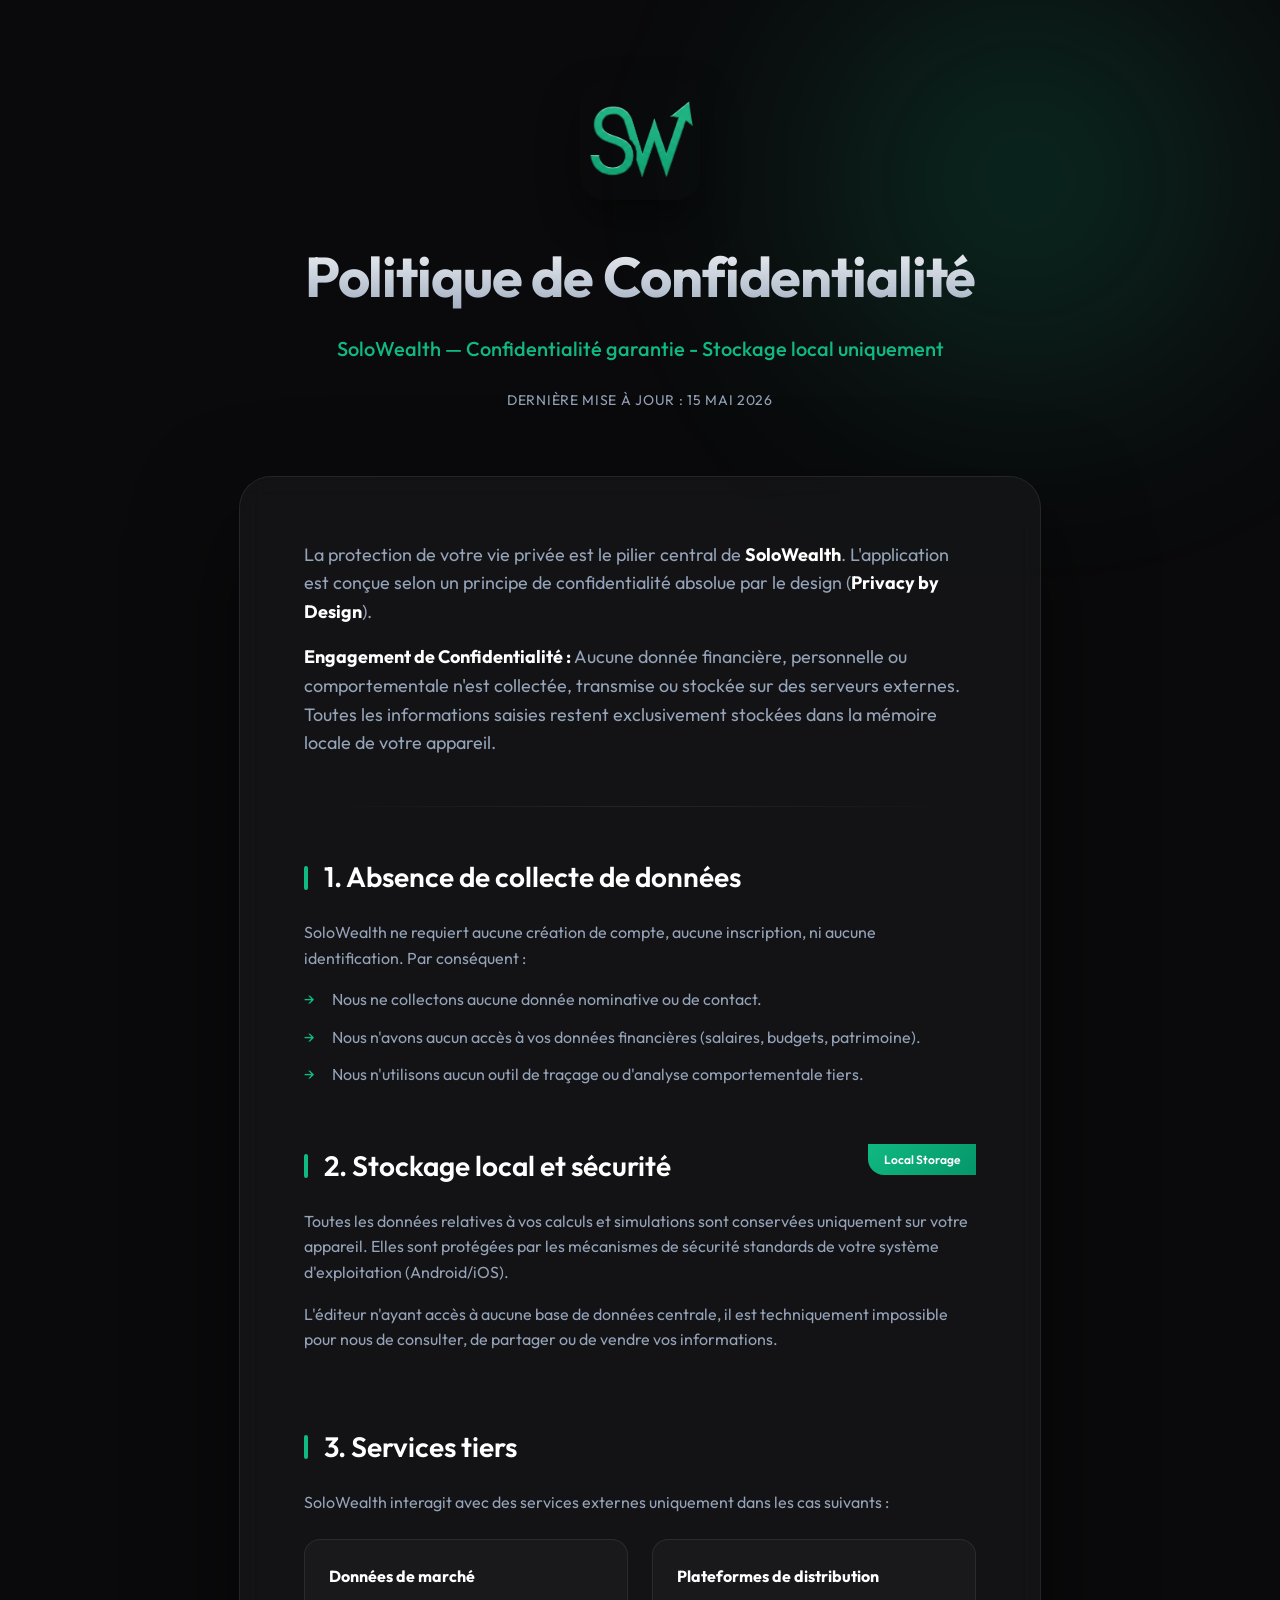
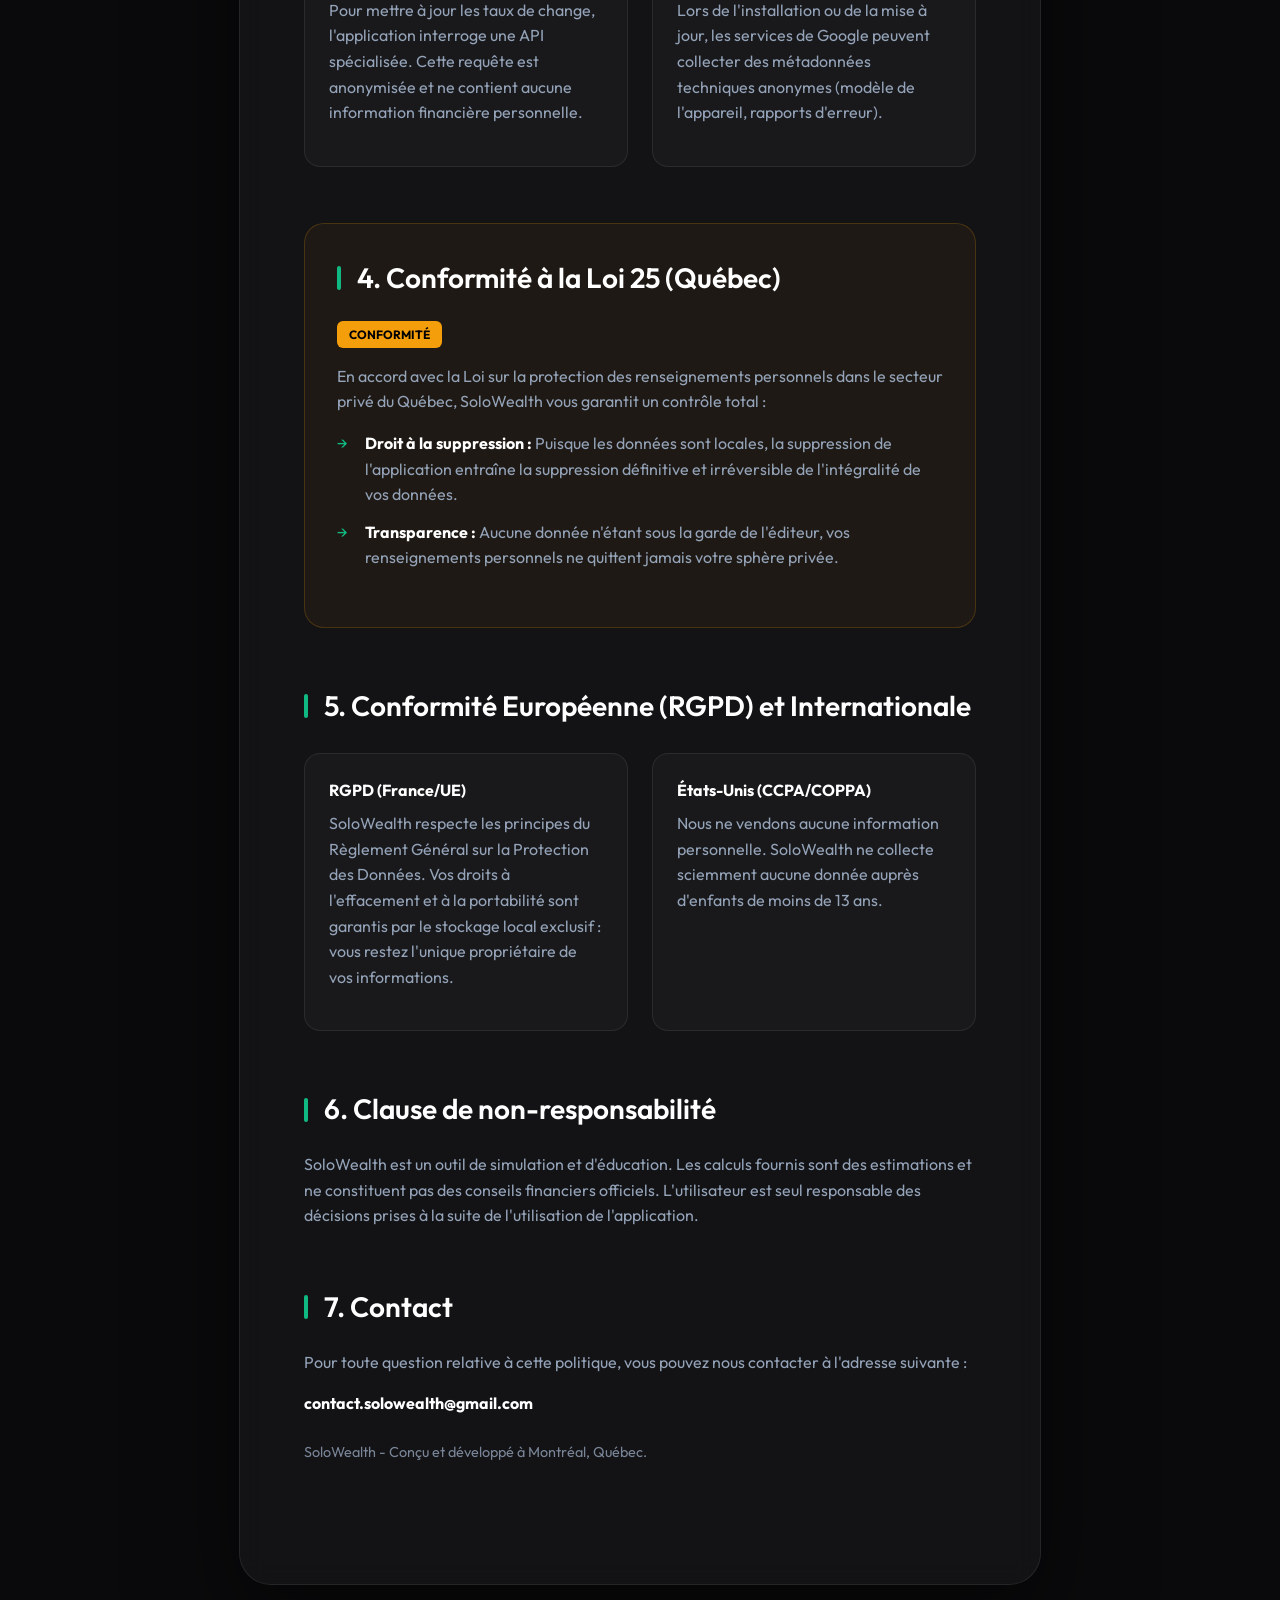
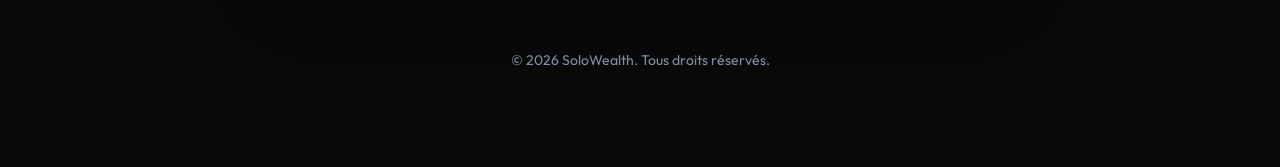
==== fr/index.html @ 28579c3c "Initial Commit" ====
<!DOCTYPE html>
<html lang="fr">
<head>
    <meta charset="UTF-8">
    <meta name="viewport" content="width=device-width, initial-scale=1.0">
    <title>SoloWealth — Politique de Confidentialité</title>
    <meta name="description" content="Politique de Confidentialité de l'application SoloWealth. Protection de la vie privée et stockage local.">
    <link rel="preconnect" href="https://fonts.googleapis.com">
    <link rel="preconnect" href="https://fonts.gstatic.com" crossorigin>
    <link href="https://fonts.googleapis.com/css2?family=Outfit:wght@300;400;600;700&display=swap" rel="stylesheet">
    <link rel="stylesheet" href="../styles.css">
</head>
<body>
    <div class="background-glow"></div>
    
    <main class="container">
        <header class="header">
            <div class="logo-container">
                <img src="../logo.png" alt="SoloWealth Logo" class="logo">
            </div>
            <h1>Politique de Confidentialité</h1>
            <p class="subtitle">SoloWealth — Confidentialité garantie - Stockage local uniquement</p>
            <div class="meta">
                <span class="last-update">Dernière mise à jour : 15 mai 2026</span>
            </div>
        </header>

        <section class="content-card">
            <div class="intro">
                <p>La protection de votre vie privée est le pilier central de <strong>SoloWealth</strong>. L'application est conçue selon un principe de confidentialité absolue par le design (<strong>Privacy by Design</strong>).</p>
                <p><strong>Engagement de Confidentialité :</strong> Aucune donnée financière, personnelle ou comportementale n'est collectée, transmise ou stockée sur des serveurs externes. Toutes les informations saisies restent exclusivement stockées dans la mémoire locale de votre appareil.</p>
            </div>

            <div class="divider"></div>

            <article class="sections">
                <section id="collecte">
                    <h2>1. Absence de collecte de données</h2>
                    <p>SoloWealth ne requiert aucune création de compte, aucune inscription, ni aucune identification. Par conséquent :</p>
                    <ul class="bullet-list">
                        <li>Nous ne collectons aucune donnée nominative ou de contact.</li>
                        <li>Nous n'avons aucun accès à vos données financières (salaires, budgets, patrimoine).</li>
                        <li>Nous n'utilisons aucun outil de traçage ou d'analyse comportementale tiers.</li>
                    </ul>
                </section>

                <section id="stockage" class="highlight-section">
                    <h2>2. Stockage local et sécurité</h2>
                    <div class="privacy-badge">Local Storage</div>
                    <p>Toutes les données relatives à vos calculs et simulations sont conservées uniquement sur votre appareil. Elles sont protégées par les mécanismes de sécurité standards de votre système d'exploitation (Android/iOS).</p>
                    <p>L'éditeur n'ayant accès à aucune base de données centrale, il est techniquement impossible pour nous de consulter, de partager ou de vendre vos informations.</p>
                </section>

                <section id="tiers">
                    <h2>3. Services tiers</h2>
                    <p>SoloWealth interagit avec des services externes uniquement dans les cas suivants :</p>
                    <div class="grid-details">
                        <div class="detail-item">
                            <h3>Données de marché</h3>
                            <p>Pour mettre à jour les taux de change, l'application interroge une API spécialisée. Cette requête est anonymisée et ne contient aucune information financière personnelle.</p>
                        </div>
                        <div class="detail-item">
                            <h3>Plateformes de distribution</h3>
                            <p>Lors de l'installation ou de la mise à jour, les services de Google peuvent collecter des métadonnées techniques anonymes (modèle de l'appareil, rapports d'erreur).</p>
                        </div>
                    </div>
                </section>

                <section id="loi25" class="alert-box">
                    <h2>4. Conformité à la Loi 25 (Québec)</h2>
                    <div class="important-tag">CONFORMITÉ</div>
                    <p>En accord avec la Loi sur la protection des renseignements personnels dans le secteur privé du Québec, SoloWealth vous garantit un contrôle total :</p>
                    <ul class="bullet-list">
                        <li><strong>Droit à la suppression :</strong> Puisque les données sont locales, la suppression de l'application entraîne la suppression définitive et irréversible de l'intégralité de vos données.</li>
                        <li><strong>Transparence :</strong> Aucune donnée n'étant sous la garde de l'éditeur, vos renseignements personnels ne quittent jamais votre sphère privée.</li>
                    </ul>
                </section>

                <section id="international">
                    <h2>5. Conformité Européenne (RGPD) et Internationale</h2>
                    <div class="grid-details">
                        <div class="detail-item">
                            <h3>RGPD (France/UE)</h3>
                            <p>SoloWealth respecte les principes du Règlement Général sur la Protection des Données. Vos droits à l'effacement et à la portabilité sont garantis par le stockage local exclusif : vous restez l'unique propriétaire de vos informations.</p>
                        </div>
                        <div class="detail-item">
                            <h3>États-Unis (CCPA/COPPA)</h3>
                            <p>Nous ne vendons aucune information personnelle. SoloWealth ne collecte sciemment aucune donnée auprès d'enfants de moins de 13 ans.</p>
                        </div>
                    </div>
                </section>

                <section id="responsabilite">
                    <h2>6. Clause de non-responsabilité</h2>
                    <p>SoloWealth est un outil de simulation et d'éducation. Les calculs fournis sont des estimations et ne constituent pas des conseils financiers officiels. L'utilisateur est seul responsable des décisions prises à la suite de l'utilisation de l'application.</p>
                </section>

                <section id="contact">
                    <h2>7. Contact</h2>
                    <p>Pour toute question relative à cette politique, vous pouvez nous contacter à l'adresse suivante :</p>
                    <p><strong>contact.solowealth@gmail.com</strong></p>
                    <p style="margin-top: 24px; font-size: 0.9em; opacity: 0.8;">SoloWealth - Conçu et développé à Montréal, Québec.</p>
                </section>
            </article>
        </section>

        <footer class="page-footer">
            <p>&copy; 2026 SoloWealth. Tous droits réservés.</p>
        </footer>
    </main>

    <script>
        // Smooth scrolling and simple intersection observer for reveal effects
        document.querySelectorAll('a[href^="#"]').forEach(anchor => {
            anchor.addEventListener('click', function (e) {
                e.preventDefault();
                document.querySelector(this.getAttribute('href')).scrollIntoView({
                    behavior: 'smooth'
                });
            });
        });

        const observer = new IntersectionObserver((entries) => {
            entries.forEach(entry => {
                if (entry.isIntersecting) {
                    entry.target.classList.add('visible');
                }
            });
        }, { threshold: 0.1 });

        document.querySelectorAll('section').forEach(section => {
            observer.observe(section);
        });
    </script>
</body>
</html>
---- styles.css ----
:root {
    --primary: #10b981; /* Emerald Green */
    --primary-glow: rgba(16, 185, 129, 0.2);
    --gold: #f59e0b;
    --bg-dark: #0a0a0c;
    --card-bg: rgba(23, 23, 26, 0.7);
    --text-main: #e2e8f0;
    --text-muted: #94a3b8;
    --border: rgba(255, 255, 255, 0.08);
    --accent-gradient: linear-gradient(135deg, #10b981 0%, #059669 100%);
    --font-family: 'Outfit', sans-serif;
}

* {
    margin: 0;
    padding: 0;
    box-sizing: border-box;
}

body {
    background-color: var(--bg-dark);
    color: var(--text-main);
    font-family: var(--font-family);
    line-height: 1.6;
    overflow-x: hidden;
    -webkit-font-smoothing: antialiased;
}

/* Background Effects */
.background-glow {
    position: fixed;
    top: -10%;
    right: -10%;
    width: 60%;
    height: 60%;
    background: radial-gradient(circle, var(--primary-glow) 0%, transparent 70%);
    z-index: -1;
    filter: blur(80px);
    pointer-events: none;
}

.container {
    max-width: 850px;
    margin: 0 auto;
    padding: 80px 24px;
}

/* Header Styles */
.header {
    text-align: center;
    margin-bottom: 64px;
    animation: fadeInDown 0.8s ease-out;
}

.logo-container {
    margin-bottom: 24px;
}

.logo {
    width: 120px;
    height: auto;
    border-radius: 24px;
    box-shadow: 0 20px 40px rgba(0, 0, 0, 0.4);
}

h1 {
    font-size: 3.5rem;
    font-weight: 700;
    letter-spacing: -0.02em;
    background: linear-gradient(to bottom, #fff, #94a3b8);
    -webkit-background-clip: text;
    -webkit-text-fill-color: transparent;
    margin-bottom: 12px;
}

.subtitle {
    font-size: 1.25rem;
    color: var(--primary);
    font-weight: 500;
    margin-bottom: 24px;
}

.meta {
    font-size: 0.875rem;
    color: var(--text-muted);
    text-transform: uppercase;
    letter-spacing: 0.05em;
}

/* Content Card */
.content-card {
    background: var(--card-bg);
    backdrop-filter: blur(12px);
    -webkit-backdrop-filter: blur(12px);
    border: 1px solid var(--border);
    border-radius: 32px;
    padding: 64px;
    box-shadow: 0 40px 100px rgba(0, 0, 0, 0.5);
    animation: fadeInUp 1s ease-out;
}

.intro {
    font-size: 1.125rem;
    color: var(--text-main);
    margin-bottom: 48px;
}

.divider {
    height: 1px;
    background: linear-gradient(to right, transparent, var(--border), transparent);
    margin: 48px 0;
}

/* Sections */
article.sections section {
    margin-bottom: 56px;
    opacity: 0;
    transform: translateY(20px);
    transition: all 0.6s ease-out;
}

article.sections section.visible {
    opacity: 1;
    transform: translateY(0);
}

h2 {
    font-size: 1.75rem;
    font-weight: 600;
    margin-bottom: 20px;
    color: #fff;
    display: flex;
    align-items: center;
}

h2::before {
    content: '';
    display: inline-block;
    width: 4px;
    height: 24px;
    background: var(--primary);
    margin-right: 16px;
    border-radius: 4px;
}

p {
    margin-bottom: 16px;
    color: var(--text-muted);
}

strong {
    color: #fff;
}

ul {
    list-style: none;
    margin-bottom: 24px;
}

ul li {
    padding-left: 28px;
    position: relative;
    margin-bottom: 12px;
    color: var(--text-muted);
}

ul li::before {
    content: '→';
    position: absolute;
    left: 0;
    color: var(--primary);
}

/* Alert Box */
.alert-box {
    background: rgba(245, 158, 11, 0.05);
    border: 1px solid rgba(245, 158, 11, 0.2);
    border-radius: 20px;
    padding: 32px;
}

.important-tag {
    display: inline-block;
    background: var(--gold);
    color: #000;
    font-weight: 700;
    font-size: 0.75rem;
    padding: 4px 12px;
    border-radius: 6px;
    margin-bottom: 16px;
}

/* Grid Details */
.grid-details {
    display: grid;
    grid-template-columns: 1fr 1fr;
    gap: 24px;
    margin-top: 24px;
}

.detail-item {
    background: rgba(255, 255, 255, 0.03);
    padding: 24px;
    border-radius: 16px;
    border: 1px solid var(--border);
}

.detail-item h3 {
    font-size: 1rem;
    color: #fff;
    margin-bottom: 8px;
}

/* Highlight Section */
.highlight-section {
    position: relative;
    overflow: hidden;
}

.privacy-badge {
    position: absolute;
    top: 0;
    right: 0;
    background: var(--accent-gradient);
    color: white;
    padding: 6px 16px;
    border-radius: 0 0 0 16px;
    font-size: 0.75rem;
    font-weight: 600;
}

/* Footer */
.page-footer {
    text-align: center;
    margin-top: 64px;
    color: var(--text-muted);
    font-size: 0.875rem;
}

/* Animations */
@keyframes fadeInDown {
    from { opacity: 0; transform: translateY(-30px); }
    to { opacity: 1; transform: translateY(0); }
}

@keyframes fadeInUp {
    from { opacity: 0; transform: translateY(40px); }
    to { opacity: 1; transform: translateY(0); }
}

/* Responsive */
@media (max-width: 768px) {
    .container {
        padding: 40px 20px;
    }
    
    h1 {
        font-size: 2.5rem;
    }
    
    .content-card {
        padding: 32px;
    }
    
    .grid-details {
        grid-template-columns: 1fr;
    }
}
/* Language Selector & Buttons */
.language-selector {
    display: flex;
    justify-content: center;
    gap: 24px;
    margin-top: 48px;
}

.btn {
    display: inline-block;
    padding: 16px 40px;
    border-radius: 16px;
    font-weight: 600;
    text-decoration: none;
    transition: all 0.3s cubic-bezier(0.4, 0, 0.2, 1);
    font-size: 1.125rem;
    border: 1px solid transparent;
    cursor: pointer;
}

.btn-primary {
    background: var(--accent-gradient);
    color: #fff;
    box-shadow: 0 10px 20px var(--primary-glow);
}

.btn-primary:hover {
    transform: translateY(-4px);
    box-shadow: 0 15px 30px var(--primary-glow);
    filter: brightness(1.1);
}

.btn-secondary {
    background: rgba(255, 255, 255, 0.05);
    color: #fff;
    border: 1px solid var(--border);
    backdrop-filter: blur(8px);
}

.btn-secondary:hover {
    background: rgba(255, 255, 255, 0.1);
    transform: translateY(-4px);
    border-color: var(--primary);
}

@media (max-width: 480px) {
    .language-selector {
        flex-direction: column;
        align-items: stretch;
    }
    
    .btn {
        text-align: center;
    }
}
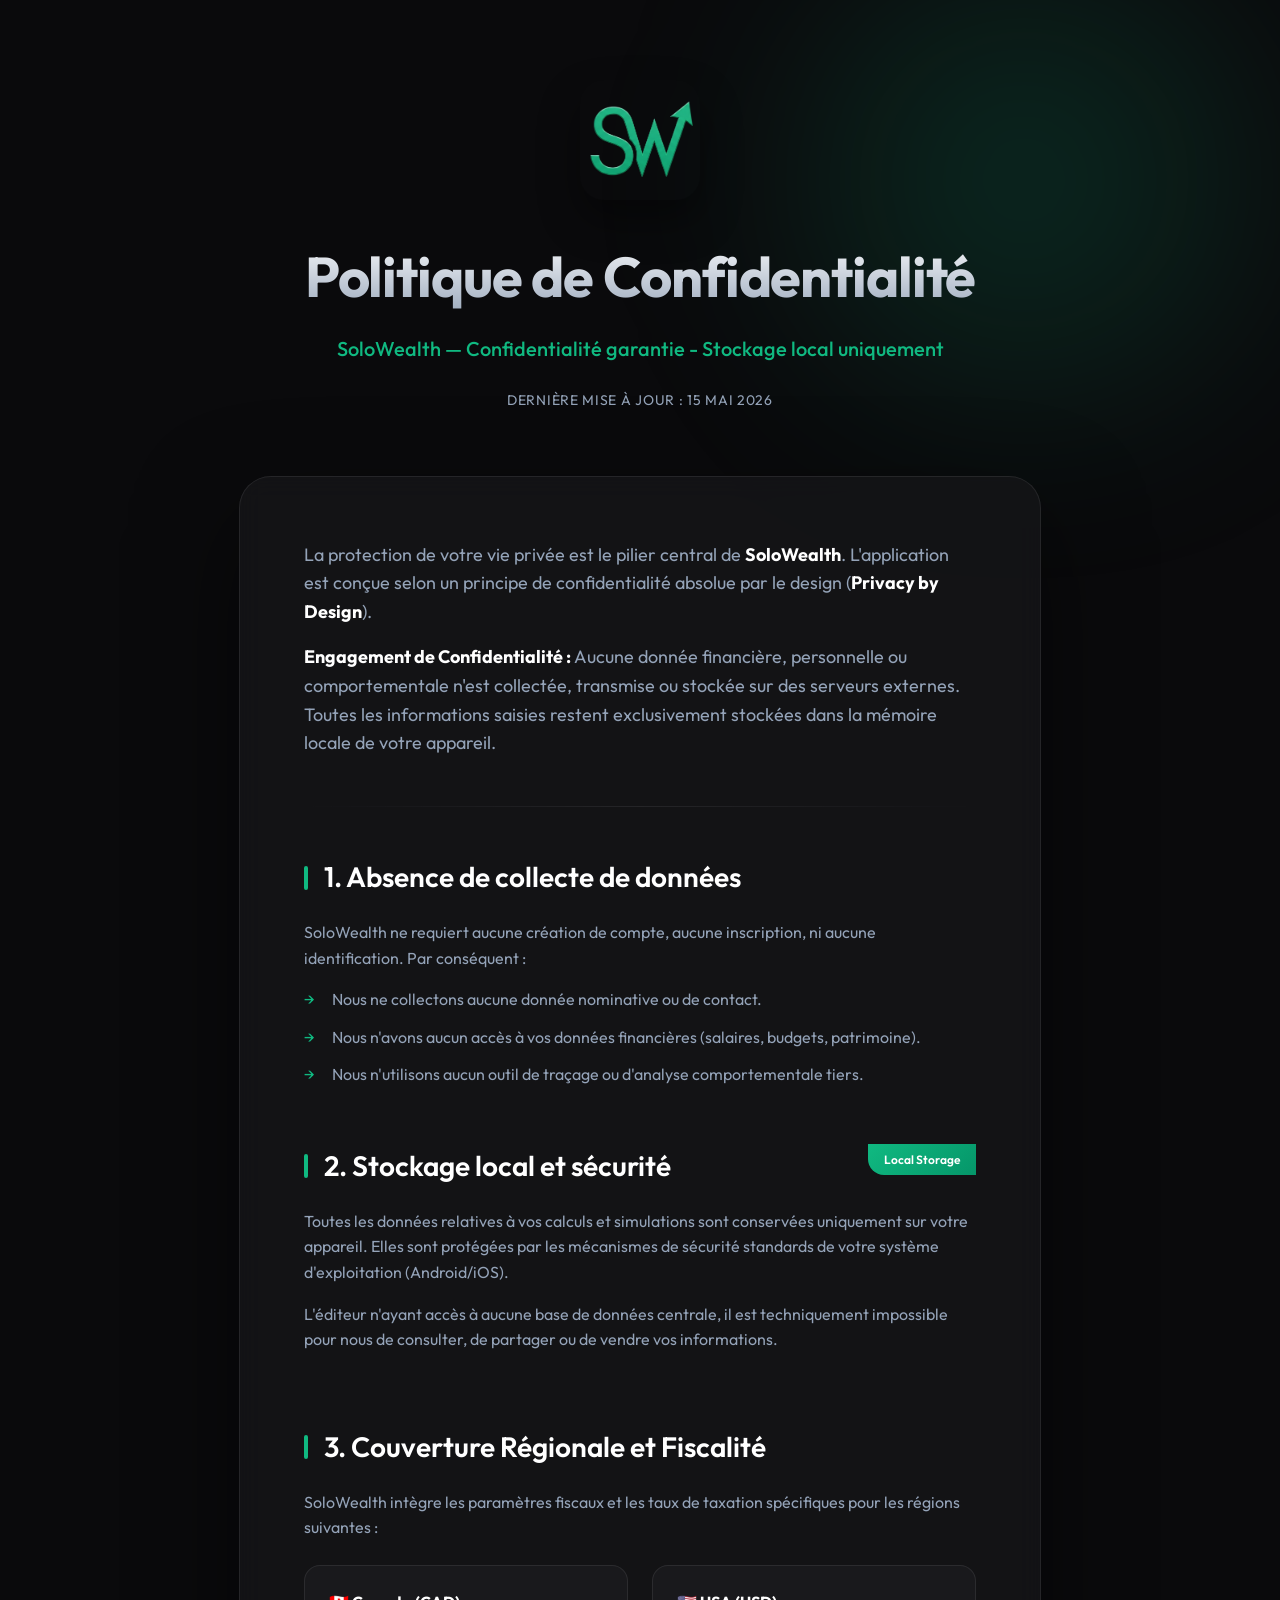
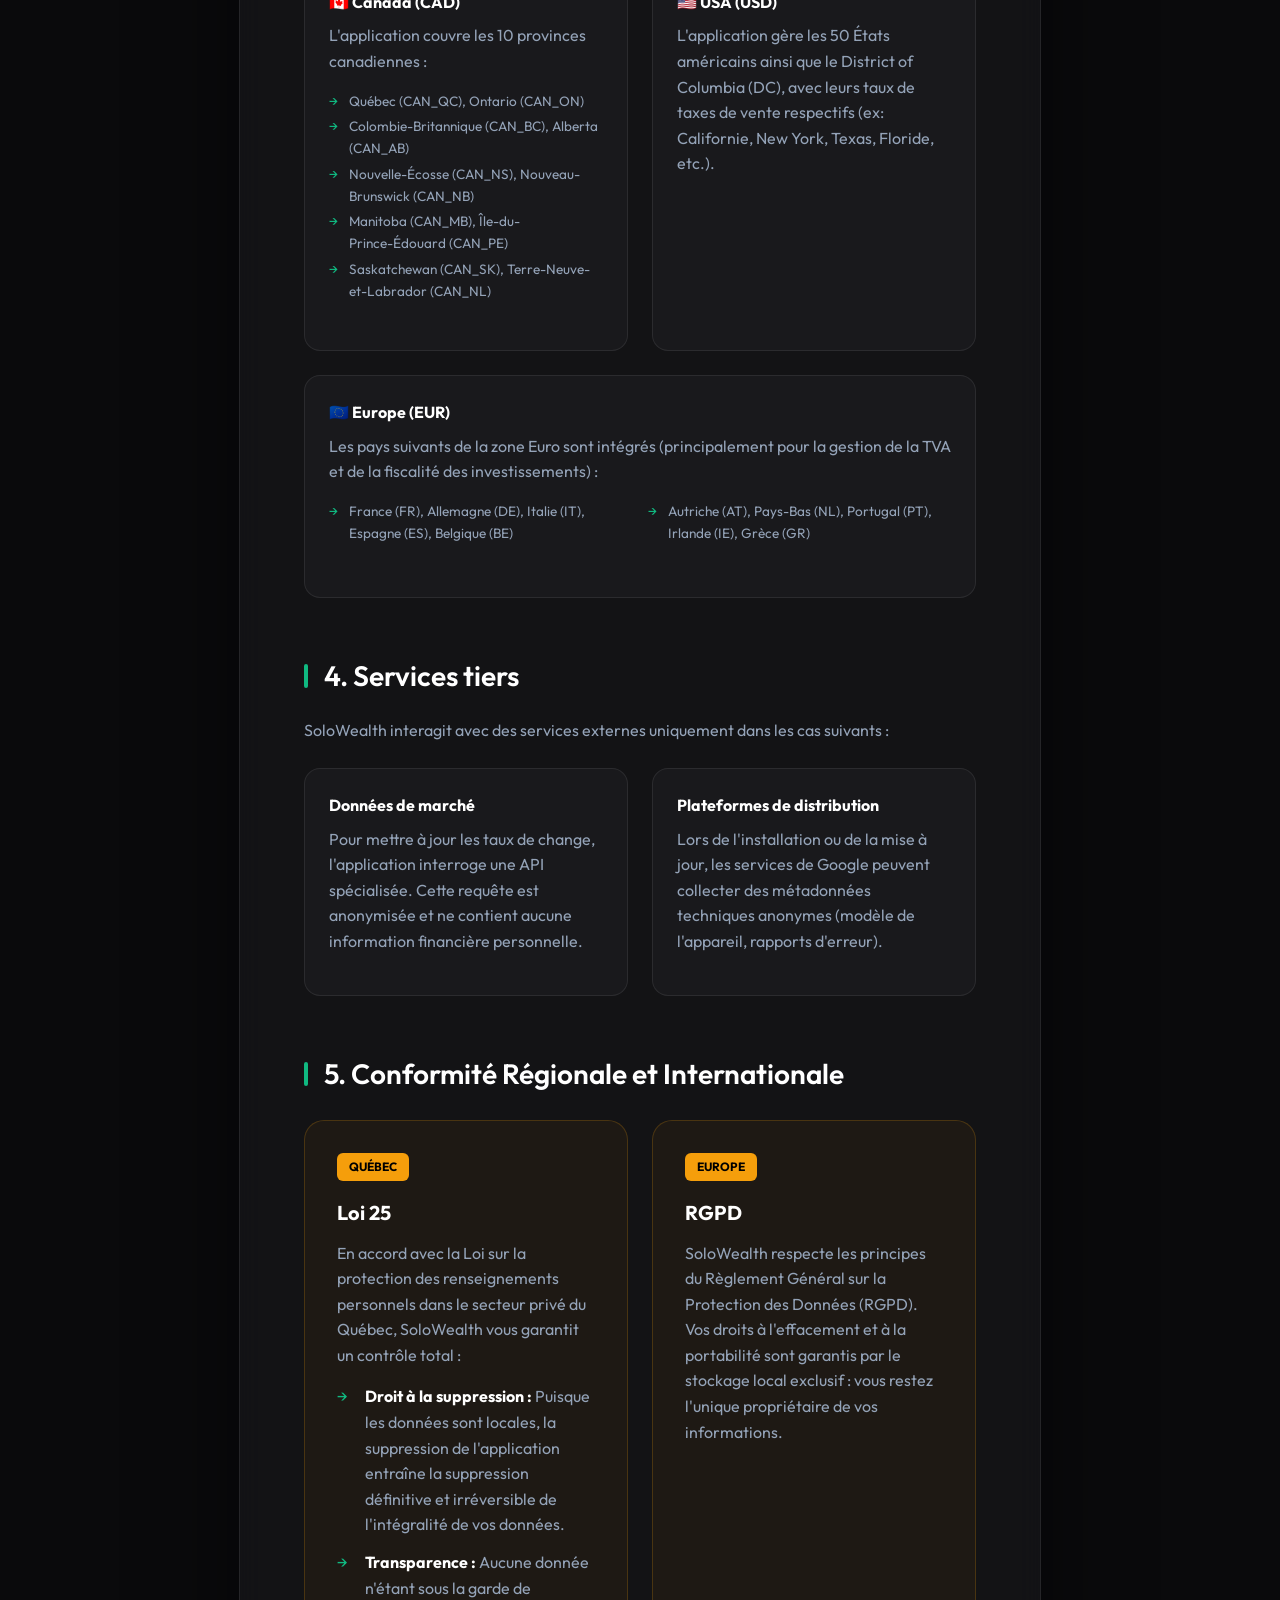
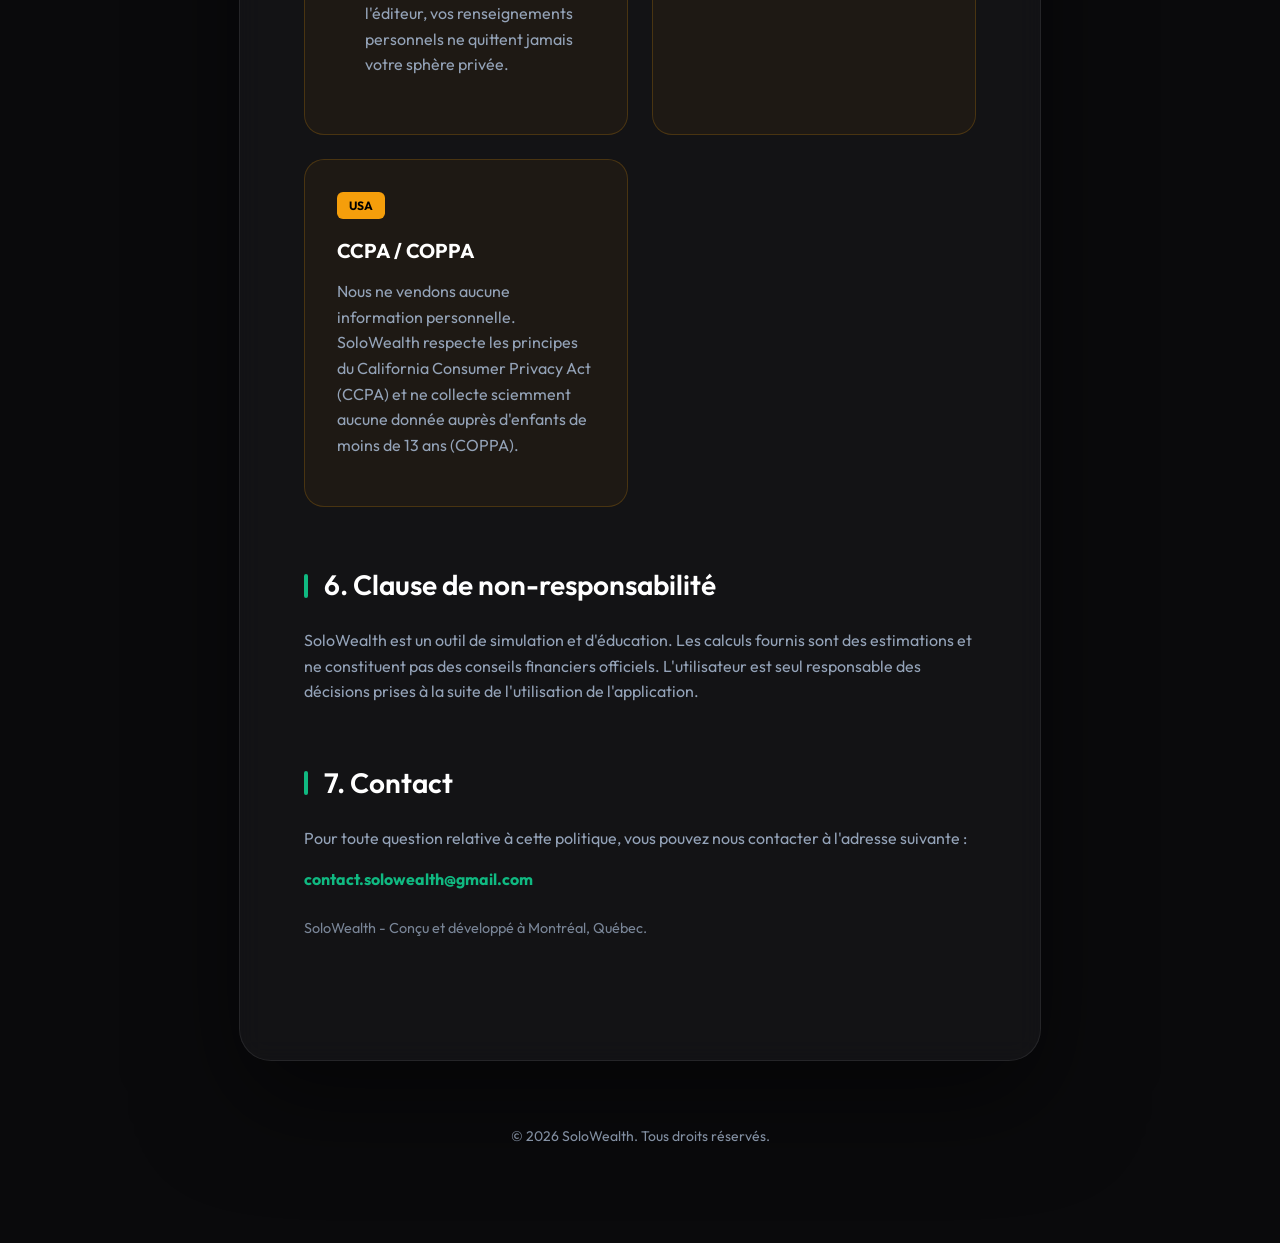
==== commit 10600146: "Update Regions" ====
--- a/fr/index.html
+++ b/fr/index.html
@@ -51,8 +51,38 @@
                     <p>L'éditeur n'ayant accès à aucune base de données centrale, il est techniquement impossible pour nous de consulter, de partager ou de vendre vos informations.</p>
                 </section>
 
+                <section id="regions">
+                    <h2>3. Couverture Régionale et Fiscalité</h2>
+                    <p>SoloWealth intègre les paramètres fiscaux et les taux de taxation spécifiques pour les régions suivantes :</p>
+                    <div class="grid-details">
+                        <div class="detail-item">
+                            <h3>🇨🇦 Canada (CAD)</h3>
+                            <p>L'application couvre les 10 provinces canadiennes :</p>
+                            <ul class="bullet-list mini-list">
+                                <li>Québec (CAN_QC), Ontario (CAN_ON)</li>
+                                <li>Colombie-Britannique (CAN_BC), Alberta (CAN_AB)</li>
+                                <li>Nouvelle-Écosse (CAN_NS), Nouveau-Brunswick (CAN_NB)</li>
+                                <li>Manitoba (CAN_MB), Île-du-Prince-Édouard (CAN_PE)</li>
+                                <li>Saskatchewan (CAN_SK), Terre-Neuve-et-Labrador (CAN_NL)</li>
+                            </ul>
+                        </div>
+                        <div class="detail-item">
+                            <h3>🇺🇸 USA (USD)</h3>
+                            <p>L'application gère les 50 États américains ainsi que le District of Columbia (DC), avec leurs taux de taxes de vente respectifs (ex: Californie, New York, Texas, Floride, etc.).</p>
+                        </div>
+                        <div class="detail-item span-2">
+                            <h3>🇪🇺 Europe (EUR)</h3>
+                            <p>Les pays suivants de la zone Euro sont intégrés (principalement pour la gestion de la TVA et de la fiscalité des investissements) :</p>
+                            <ul class="bullet-list grid-list">
+                                <li>France (FR), Allemagne (DE), Italie (IT), Espagne (ES), Belgique (BE)</li>
+                                <li>Autriche (AT), Pays-Bas (NL), Portugal (PT), Irlande (IE), Grèce (GR)</li>
+                            </ul>
+                        </div>
+                    </div>
+                </section>
+
                 <section id="tiers">
-                    <h2>3. Services tiers</h2>
+                    <h2>4. Services tiers</h2>
                     <p>SoloWealth interagit avec des services externes uniquement dans les cas suivants :</p>
                     <div class="grid-details">
                         <div class="detail-item">
@@ -66,26 +96,29 @@
                     </div>
                 </section>
 
-                <section id="loi25" class="alert-box">
-                    <h2>4. Conformité à la Loi 25 (Québec)</h2>
-                    <div class="important-tag">CONFORMITÉ</div>
-                    <p>En accord avec la Loi sur la protection des renseignements personnels dans le secteur privé du Québec, SoloWealth vous garantit un contrôle total :</p>
-                    <ul class="bullet-list">
-                        <li><strong>Droit à la suppression :</strong> Puisque les données sont locales, la suppression de l'application entraîne la suppression définitive et irréversible de l'intégralité de vos données.</li>
-                        <li><strong>Transparence :</strong> Aucune donnée n'étant sous la garde de l'éditeur, vos renseignements personnels ne quittent jamais votre sphère privée.</li>
-                    </ul>
-                </section>
+                <section id="compliance">
+                    <h2>5. Conformité Régionale et Internationale</h2>
+                    <div class="compliance-grid">
+                        <div class="alert-box">
+                            <div class="important-tag">QUÉBEC</div>
+                            <h3>Loi 25</h3>
+                            <p>En accord avec la Loi sur la protection des renseignements personnels dans le secteur privé du Québec, SoloWealth vous garantit un contrôle total :</p>
+                            <ul class="bullet-list">
+                                <li><strong>Droit à la suppression :</strong> Puisque les données sont locales, la suppression de l'application entraîne la suppression définitive et irréversible de l'intégralité de vos données.</li>
+                                <li><strong>Transparence :</strong> Aucune donnée n'étant sous la garde de l'éditeur, vos renseignements personnels ne quittent jamais votre sphère privée.</li>
+                            </ul>
+                        </div>
 
-                <section id="international">
-                    <h2>5. Conformité Européenne (RGPD) et Internationale</h2>
-                    <div class="grid-details">
-                        <div class="detail-item">
-                            <h3>RGPD (France/UE)</h3>
-                            <p>SoloWealth respecte les principes du Règlement Général sur la Protection des Données. Vos droits à l'effacement et à la portabilité sont garantis par le stockage local exclusif : vous restez l'unique propriétaire de vos informations.</p>
+                        <div class="alert-box">
+                            <div class="important-tag">EUROPE</div>
+                            <h3>RGPD</h3>
+                            <p>SoloWealth respecte les principes du Règlement Général sur la Protection des Données (RGPD). Vos droits à l'effacement et à la portabilité sont garantis par le stockage local exclusif : vous restez l'unique propriétaire de vos informations.</p>
                         </div>
-                        <div class="detail-item">
-                            <h3>États-Unis (CCPA/COPPA)</h3>
-                            <p>Nous ne vendons aucune information personnelle. SoloWealth ne collecte sciemment aucune donnée auprès d'enfants de moins de 13 ans.</p>
+
+                        <div class="alert-box">
+                            <div class="important-tag">USA</div>
+                            <h3>CCPA / COPPA</h3>
+                            <p>Nous ne vendons aucune information personnelle. SoloWealth respecte les principes du California Consumer Privacy Act (CCPA) et ne collecte sciemment aucune donnée auprès d'enfants de moins de 13 ans (COPPA).</p>
                         </div>
                     </div>
                 </section>
@@ -98,7 +131,7 @@
                 <section id="contact">
                     <h2>7. Contact</h2>
                     <p>Pour toute question relative à cette politique, vous pouvez nous contacter à l'adresse suivante :</p>
-                    <p><strong>contact.solowealth@gmail.com</strong></p>
+                    <p><strong><a href="mailto:contact.solowealth@gmail.com?subject=[SoloWealth-PrivacyPolicy]" class="email-link">contact.solowealth@gmail.com</a></strong></p>
                     <p style="margin-top: 24px; font-size: 0.9em; opacity: 0.8;">SoloWealth - Conçu et développé à Montréal, Québec.</p>
                 </section>
             </article>
--- a/styles.css
+++ b/styles.css
@@ -205,10 +205,50 @@
     border: 1px solid var(--border);
 }
 
+.span-2 {
+    grid-column: span 2;
+}
+
+.compliance-grid {
+    display: grid;
+    grid-template-columns: repeat(auto-fit, minmax(320px, 1fr));
+    gap: 24px;
+    margin-top: 24px;
+}
+
+.alert-box h3 {
+    font-size: 1.25rem;
+    color: #fff;
+    margin-bottom: 12px;
+}
+
 .detail-item h3 {
     font-size: 1rem;
     color: #fff;
     margin-bottom: 8px;
+}
+
+.mini-list {
+    font-size: 0.85rem;
+    margin-top: 12px;
+}
+
+.mini-list li {
+    margin-bottom: 4px;
+    padding-left: 20px;
+}
+
+.grid-list {
+    display: grid;
+    grid-template-columns: 1fr 1fr;
+    gap: 0 16px;
+    font-size: 0.85rem;
+    margin-top: 12px;
+}
+
+.grid-list li {
+    margin-bottom: 4px;
+    padding-left: 20px;
 }
 
 /* Highlight Section */
@@ -265,6 +305,14 @@
     .grid-details {
         grid-template-columns: 1fr;
     }
+    
+    .span-2 {
+        grid-column: span 1;
+    }
+    
+    .grid-list {
+        grid-template-columns: 1fr;
+    }
 }
 /* Language Selector & Buttons */
 .language-selector {
@@ -321,3 +369,15 @@
         text-align: center;
     }
 }
+
+.email-link {
+    color: var(--primary);
+    text-decoration: none;
+    transition: all 0.2s ease;
+    border-bottom: 1px solid transparent;
+}
+
+.email-link:hover {
+    color: #fff;
+    border-bottom-color: var(--primary);
+}
